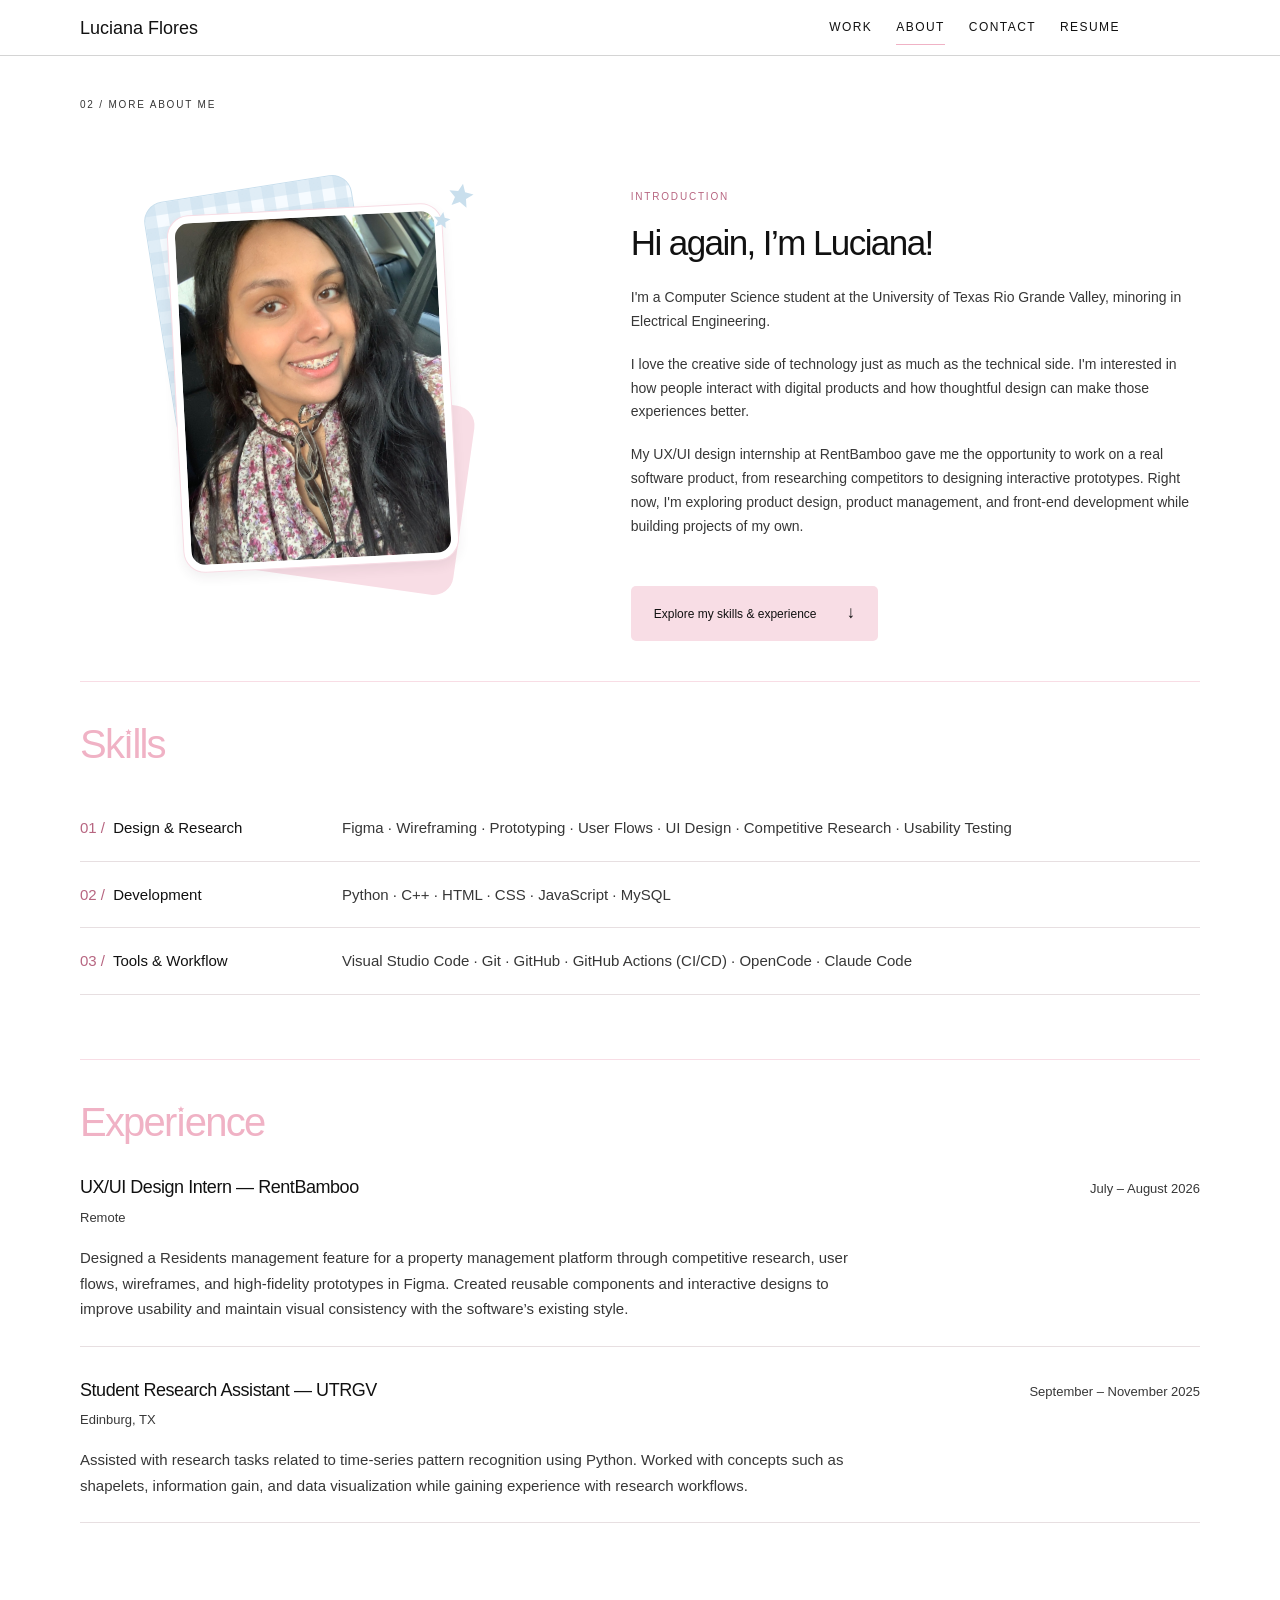
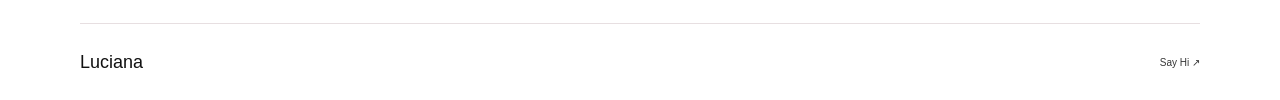
==== about.html @ e6b5b8f6 "Portfolio website" ====
<!doctype html>
<html lang="en">
  <head>
    <meta charset="utf-8" />
    <meta name="viewport" content="width=device-width, initial-scale=1" />
    <meta
      name="description"
      content="Meet Luciana Flores, a Computer Science student at the University of Texas Rio Grande Valley exploring product design, product management, and front-end development."
    />
    <meta name="theme-color" content="#ffffff" />
    <title>About | Luciana</title>
    <link rel="stylesheet" href="css/styles.css" />
    <script src="js/main.js" defer></script>
    <script src="js/glitter.js" defer></script>
  </head>
  <body>
    <a class="skip-link" href="#main">Skip to content</a>
    <header class="site-header">
      <a class="wordmark" href="index.html" aria-label="Luciana Flores home"
        >Luciana Flores</a
      ><button
        class="menu-toggle"
        type="button"
        aria-expanded="false"
        aria-controls="navigation"
      >
        Menu <span aria-hidden="true">+</span>
      </button>
      <nav id="navigation" aria-label="Main navigation">
        <a href="index.html#work">Work</a
        ><a href="about.html" aria-current="page">About</a
        ><a href="contact.html">Contact</a
        ><a class="resume-nav" href="Luciana%20Flores.pdf" target="_blank" rel="noopener"
          >Resume</a
        >
      </nav>
    </header>
    <main id="main" class="page-width interior-main">
      <header class="page-heading">
        <p class="eyebrow">02 / More about me</p>
      </header>
      <section class="about-grid" aria-labelledby="biography-title">
        <figure class="profile-scrapbook">
          <img
            class="profile-photo"
            src="me.jpg"
            alt="Luciana Flores smiling"
            width="1170"
            height="1519"
          />
          <span class="profile-doodles" aria-hidden="true">
            <svg viewBox="0 0 24 24" focusable="false"><path d="M12 2 15 8.9 22.5 9.6 16.8 14.5 18.5 21.8 12 18 5.5 21.8 7.2 14.5 1.5 9.6 9 8.9Z" /></svg>
            <svg viewBox="0 0 24 24" focusable="false"><path d="M12 2 15 8.9 22.5 9.6 16.8 14.5 18.5 21.8 12 18 5.5 21.8 7.2 14.5 1.5 9.6 9 8.9Z" /></svg>
          </span>
        </figure>
        <div class="about-copy">
          <p class="eyebrow">Introduction</p>
          <h2 id="biography-title">Hi again, I’m Luciana!</h2>
          <p>
            I'm a Computer Science student at the University of Texas Rio Grande
            Valley, minoring in Electrical Engineering.
          </p>
          <p>
            I love the creative side of technology just as much as the technical
            side. I'm interested in how people interact with digital products
            and how thoughtful design can make those experiences better.
          </p>
          <p>
            My UX/UI design internship at RentBamboo gave me the opportunity to
            work on a real software product, from researching competitors to
            designing interactive prototypes. Right now, I'm exploring product
            design, product management, and front-end development while building
            projects of my own.
          </p>
          <div class="about-actions">
            <a class="button button-primary" href="#skills"
              >Explore my skills &amp; experience
              <span aria-hidden="true">↓</span></a
            >
          </div>
        </div>
      </section>
      <section id="skills" class="about-details" aria-labelledby="skills-title">
        <h2 id="skills-title" class="name-accent" aria-label="Skills">Sk<span class="sparkle-letter sparkle-letter--star">ı</span>lls</h2>
        <dl class="skill-categories">
          <div>
            <dt>
              <span class="skill-number">01 /</span> Design &amp; Research
            </dt>
            <dd>
              Figma · Wireframing · Prototyping · User Flows · UI Design ·
              Competitive Research · Usability Testing
            </dd>
          </div>
          <div>
            <dt><span class="skill-number">02 /</span> Development</dt>
            <dd>Python · C++ · HTML · CSS · JavaScript · MySQL</dd>
          </div>
          <div>
            <dt><span class="skill-number">03 /</span> Tools &amp; Workflow</dt>
            <dd>
              Visual Studio Code · Git · GitHub · GitHub Actions (CI/CD) ·
              OpenCode · Claude Code
            </dd>
          </div>
        </dl>
      </section>
      <section class="about-details" aria-labelledby="experience-title">
        <h2 id="experience-title" class="name-accent" aria-label="Experience">Exper<span class="sparkle-letter sparkle-letter--star">ı</span>ence</h2>
        <article class="experience-entry">
          <div class="experience-heading">
            <div>
              <h3>UX/UI Design Intern — RentBamboo</h3>
              <p class="experience-location">Remote</p>
            </div>
            <p class="experience-date">
              <time datetime="2026-07">July</time> –
              <time datetime="2026-08">August 2026</time>
            </p>
          </div>
          <p>
            Designed a Residents management feature for a property management
            platform through competitive research, user flows, wireframes, and
            high-fidelity prototypes in Figma. Created reusable components and
            interactive designs to improve usability and maintain visual
            consistency with the software’s existing style.
          </p>
        </article>
        <article class="experience-entry">
          <div class="experience-heading">
            <div>
              <h3>Student Research Assistant — UTRGV</h3>
              <p class="experience-location">Edinburg, TX</p>
            </div>
            <p class="experience-date">
              <time datetime="2025-09">September</time> –
              <time datetime="2025-11">November 2025</time>
            </p>
          </div>
          <p>
            Assisted with research tasks related to time-series pattern
            recognition using Python. Worked with concepts such as shapelets,
            information gain, and data visualization while gaining experience
            with research workflows.
          </p>
        </article>
      </section>
    </main>
    <footer class="site-footer page-width">
      <a class="wordmark" href="index.html">Luciana</a>
      <a href="mailto:lucianarfloress@gmail.com"
        >Say Hi <span aria-hidden="true">↗</span></a
      >
    </footer>
  </body>
</html>
---- css/styles.css ----
@charset "UTF-8";

:root {
  color-scheme: light;
  --paper: #ffffff;
  --ink: #111111;
  --muted: #373737;
  --rose: #f0b2c5;
  --pink: #f8dde5;
  --pink-hover: #f0b2c5;
  --pink-text: #b76580;
  --line: #e7dfe1;
  --sans: -apple-system, BlinkMacSystemFont, "Segoe UI", sans-serif;
  --serif: "Arial", "Baskerville", "Palatino Linotype", "Book Antiqua", Georgia, serif;
  --width: 1120px;
  --gingham-blue: #c9dfed;
}

* {
  box-sizing: border-box;
}

html {
  scroll-behavior: smooth;
  scroll-padding-top: 96px;
}

body {
  margin: 0;
  background: var(--paper);
  color: var(--ink);
  font-family: var(--sans);
  font-size: 15px;
  line-height: 1.7;
  -webkit-font-smoothing: antialiased;
}

::selection {
  background: var(--pink);
  color: var(--ink);
}

a {
  color: inherit;
  text-decoration: none;
}

button {
  font: inherit;
}

button, a {
  -webkit-tap-highlight-color: transparent;
}

button:disabled {
  cursor: not-allowed;
}

:focus-visible {
  outline: 2px solid var(--rose);
  outline-offset: 6px;
  border-radius: 3px;
}

h1, h2, h3, p {
  margin: 0;
}

h1, h2 {
  font-family: var(--serif);
  font-weight: 400;
  line-height: 1.12;
  letter-spacing: -.045em;
}

h1 {
  font-size: clamp(48px, 5.5vw, 78px);
}

h2 {
  font-size: clamp(36px, 4vw, 50px);
}

h3 {
  font-size: 18px;
  font-weight: 500;
  letter-spacing: -.025em;
}

em {
  color: var(--rose);
  font-weight: 400;
  font-style: normal;
}

.page-width {
  width: min(var(--width), calc(100% - 112px));
  margin-inline: auto;
}

.skip-link {
  position: fixed;
  z-index: 60;
  top: 12px;
  left: 12px;
  padding: 10px 20px;
  background: var(--paper);
  border: 1px solid var(--rose);
  transform: translateY(-180%);
}

.skip-link:focus {
  transform: translateY(0);
}

.site-header {
  min-height: 56px;
  width: 100%;
  padding-left: max(56px, calc((100% - var(--width)) / 2));
  padding-right: max(56px, calc((100% - 960px) / 2));
  display: flex;
  align-items: center;
  justify-content: space-between;
  gap: 24px;
  border-bottom: 1px solid #d4d4d4;
  position: sticky;
  top: 0;
  z-index: 50;
  background: var(--paper);
}
.wordmark {
  font-family: var(--serif);
  font-size: 18px;
  font-weight: 400;
  line-height: 1;
  letter-spacing: 0;
}

.site-header nav {
  display: flex;
  align-items: center;
  gap: 24px;
  font-size: 12px;
  letter-spacing: .12em;
  text-transform: uppercase;
}

.site-header nav > a {
  padding: 9px 0;
  position: relative;
}

.site-header nav > a::after {
  content: "";
  position: absolute;
  left: 0;
  bottom: 2px;
  height: 1px;
  width: 100%;
  background: var(--rose);
  transform: scaleX(0);
  transform-origin: left;
  transition: transform .2s;
}

.site-header nav > a:hover::after, .site-header nav > a[aria-current]::after {
  transform: scaleX(1);
}

.resume-nav {
  background: transparent;
  color: inherit;
}

.menu-toggle {
  display: none;
}

.hero {
  min-height: 580px;
  position: relative;
  display: grid;
  grid-template-columns: minmax(0, 1fr);
  align-items: center;
  padding-block: 40px 120px;
}

.eyebrow {
  color: var(--muted);
  font-size: 10px;
  font-weight: 500;
  letter-spacing: .18em;
  text-transform: uppercase;
}

.hero .eyebrow {
  display: flex;
  align-items: center;
  gap: 10px;
  margin-bottom: 28px;
}

.hero-description {
  max-width: 380px;
  margin-block: 23px 30px;
  color: var(--muted);
  font-size: 14px;
  line-height: 1.9;
}

.name-accent {
  color: var(--rose);
}

.hero-editorial h1 {
  font-size: clamp(52px, 7.5vw, 104px);
  line-height: 1.15;
}

.hero-editorial .hero-description {
  max-width: 490px;
  font-size: 16px;
}

.hero-name {
  white-space: nowrap;
}

.sparkle-letter {
  position: relative;
  display: inline-block;
}

.name-sparkle,
.sparkle-letter--star::after {
  position: absolute;
  width: .16em;
  height: .16em;
  left: calc(50% + .02em);
  top: .16em;
  margin-left: -.08em;
  overflow: visible;
  fill: var(--rose);
  stroke: var(--rose);
  stroke-width: .7;
  stroke-linejoin: round;
  pointer-events: none;
}

.sparkle-letter--star::after {
  content: "";
  background: var(--rose);
  clip-path: polygon(50% 0, 64% 35%, 100% 38%, 73% 62%, 81% 100%, 50% 81%, 19% 100%, 27% 62%, 0 38%, 36% 35%);
}

@media (prefers-reduced-motion: no-preference) {
  .name-sparkle,
  .sparkle-letter--star::after {
    animation: name-sparkle-turn 8s linear infinite;
  }
  @keyframes name-sparkle-turn {
    to { transform: rotate(360deg); }
  }
}

.button {
  min-height: 48px;
  display: inline-flex;
  align-items: center;
  justify-content: center;
  gap: 30px;
  padding: 12px 22px;
  border-radius: 5px;
  font-size: 12px;
  font-weight: 500;
  border: 1px solid transparent;
  transition: background-color .2s, border-color .2s, color .2s, transform .15s;
}

.button span {
  font-size: 17px;
}

.button-primary {
  background: var(--pink);
  color: var(--ink);
}

.button-outline {
  background: transparent;
  border-color: var(--pink);
  color: var(--ink);
}

.button:is(:hover, :focus-visible):not(:disabled),
.menu-toggle:is(:hover, :focus-visible):not(:disabled) {
  background-color: var(--pink-hover);
  border-color: var(--pink-hover);
  color: var(--ink);
}

.menu-toggle {
  border-radius: 5px;
  cursor: pointer;
  transition: background-color .2s, color .2s;
}

.site-header nav > a {
  transition: color .2s;
}

.site-header nav > a:is(:hover, :focus-visible) {
  color: var(--pink-text);
}

.button:active:not(:disabled), .button.is-pressed {
  transform: scale(.97);
}

.button:disabled {
  color: var(--muted);
  border-color: var(--line);
}

.hero-scroll {
  position: absolute;
  bottom: 33px;
  left: 0;
  font-size: 10px;
  letter-spacing: .08em;
  color: var(--muted);
  display: flex;
  gap: 13px;
  align-items: center;
}

.hero-scroll span {
  font-size: 18px;
}

.work-section {
  padding-block: 55px 100px;
  border-top: 1px solid var(--line);
}

.section-heading {
  display: flex;
  justify-content: space-between;
  align-items: end;
  gap: 30px;
  margin-bottom: 42px;
}

.section-heading .eyebrow {
  margin-bottom: 15px;
}

.project-grid {
  display: grid;
  grid-template-columns: 1fr 1fr;
  gap: 46px 32px;
}

.project-card {
  display: block;
  border-radius: 8px;
}

.project-image {
  position: relative;
  aspect-ratio: 1.4;
  border-radius: 8px;
  border: 1px solid #e5dadd;
  display: grid;
  place-items: center;
  overflow: hidden;
  transition: border-color .3s;
}

.project-image-rose {
  background: #f1e3e7;
}

.project-image-silver {
  background: #eceeef;
  border-color: #dfe1e3;
}

.image-index {
  position: absolute;
  left: 22px;
  top: 18px;
  font-family: var(--serif);
  font-style: normal;
  color: var(--muted);
  font-size: 14px;
}

.image-placeholder {
  display: flex;
  flex-direction: column;
  align-items: center;
  justify-content: center;
  gap: 14px;
  font-size: 10px;
  color: var(--muted);
  letter-spacing: .045em;
  text-align: center;
}

.project-image .image-placeholder {
  width: 62%;
  height: 59%;
  border: 1px solid #ffffffa6;
  border-radius: 5px;
  transition: transform .35s;
}

.placeholder-cross {
  position: relative;
  width: 24px;
  height: 24px;
  display: block;
}

.placeholder-cross::before, .placeholder-cross::after {
  content: "";
  position: absolute;
  background: #a88c99;
}

.placeholder-cross::before {
  width: 1px;
  height: 100%;
  left: 50%;
  top: 0;
}

.placeholder-cross::after {
  height: 1px;
  width: 100%;
  top: 50%;
  left: 0;
}

.card-open {
  position: absolute;
  right: 18px;
  bottom: 18px;
  width: 31px;
  height: 31px;
  display: grid;
  place-items: center;
  border: 1px solid #ffffffb3;
  border-radius: 50%;
  color: #70616a;
  transition: background .2s, transform .2s;
}

.project-card:hover .project-image {
  border-color: var(--pink);
}

.project-card:hover .image-placeholder {
  transform: scale(1.035);
}

.project-card:hover .card-open {
  background: var(--paper);
  transform: rotate(8deg);
}

.project-meta {
  display: flex;
  justify-content: space-between;
  align-items: center;
  gap: 15px;
  margin-top: 18px;
}

.project-category {
  color: var(--muted);
  font-size: 10px;
}

.project-card > p {
  margin-top: 5px;
  font-size: 12px;
  color: var(--muted);
}

.contact-strip {
  border-top: 1px solid var(--line);
  padding-block: 62px 70px;
  display: flex;
  align-items: center;
  justify-content: space-between;
  gap: 30px;
}

.contact-strip .eyebrow {
  margin-bottom: 15px;
}

.site-footer {
  display: flex;
  align-items: center;
  justify-content: space-between;
  gap: 25px;
  padding-block: 29px;
  border-top: 1px solid var(--line);
}

.site-footer > a:last-child {
  font-size: 10px;
  color: var(--muted);
}

.site-footer > a:last-child:hover {
  color: var(--rose);
}

.interior-main {
  padding-top: 40px;
  padding-bottom: 100px;
  min-height: calc(100svh - 188px);
}

.page-heading {
  margin-bottom: 60px;
}

.page-heading .eyebrow {
  margin-bottom: 22px;
}

.page-heading > p:not(.eyebrow) {
  color: var(--muted);
  margin-top: 23px;
}

.about-grid {
  display: grid;
  grid-template-columns: .9fr 1.1fr;
  gap: 85px;
  align-items: start;
}

.profile-scrapbook {
  position: relative;
  isolation: isolate;
  width: min(100%, 320px);
  margin: 8px auto 0;
  padding: 28px 22px 28px;
}

.profile-scrapbook::before,
.profile-scrapbook::after {
  content: "";
  position: absolute;
  z-index: -1;
  border-radius: 20px;
  pointer-events: none;
}

.profile-scrapbook::before {
  top: 6px;
  left: 6px;
  width: 65%;
  height: 58%;
  background-color: #f6fbff;
  background-image:
    linear-gradient(90deg, #c9dfed80 50%, transparent 50%),
    linear-gradient(#c9dfed80 50%, transparent 50%);
  background-size: 24px 24px;
  border: 1px solid var(--gingham-blue);
  transform: rotate(-9deg);
}

.profile-scrapbook::after {
  bottom: 14px;
  right: 8px;
  width: 74%;
  height: 46%;
  background: var(--pink);
  transform: rotate(8deg);
}

.profile-scrapbook .profile-photo {
  display: block;
  width: 100%;
  height: auto;
  aspect-ratio: 1170 / 1519;
  object-fit: cover;
  border: 1px solid var(--pink);
  border-radius: 22px;
  padding: 7px;
  background: var(--paper);
  box-shadow: 0 5px 12px #38313912;
  transform: rotate(-3deg);
}

.profile-doodles {
  position: absolute;
  top: 0;
  right: 0;
  fill: var(--gingham-blue);
  transform: rotate(10deg);
}

.profile-doodles svg {
  display: block;
  width: 28px;
  height: 28px;
}

.profile-doodles svg + svg {
  width: 19px;
  height: 19px;
  margin: 4px 0 0 -10px;
}

@media (prefers-reduced-motion: no-preference) {
  .profile-doodles svg {
    animation: name-sparkle-turn 8s linear infinite;
  }
}

.about-copy {
  padding-top: 15px;
}

.about-actions {
  display: flex;
  margin-top: 48px;
}

#skills {
  margin-top: 40px;
}

.about-details {
  margin-top: 64px;
  padding-top: 40px;
  border-top: 1px solid var(--pink);
}

.about-details > h2 {
  font-size: clamp(30px, 4vw, 40px);
  margin-bottom: 28px;
}

.skill-categories {
  margin: 0;
}

.skill-categories > div {
  display: grid;
  grid-template-columns: minmax(0, 230px) minmax(0, 1fr);
  gap: 12px 32px;
  padding-block: 20px;
  border-bottom: 1px solid var(--line);
}

.skill-categories dt {
  font-weight: 500;
}

.skill-number {
  color: var(--pink-text);
  margin-right: 4px;
}

.experience-entry {
  padding-bottom: 24px;
  border-bottom: 1px solid var(--line);
}

.experience-entry + .experience-entry {
  margin-top: 28px;
}

.experience-location {
  margin-top: 4px;
  font-size: 13px;
  color: var(--muted);
}

.skill-categories dd {
  margin: 0;
  color: var(--muted);
}

.experience-heading {
  display: flex;
  justify-content: space-between;
  align-items: baseline;
  flex-wrap: wrap;
  gap: 8px 24px;
  margin-bottom: 16px;
}

.experience-date {
  font-size: 13px;
  color: var(--muted);
}

.experience-entry > p {
  max-width: 780px;
  color: var(--muted);
}

.about-copy > .eyebrow {
  color: var(--pink-text);
}

.about-copy h2 {
  margin-block: 18px 24px;
  font-size: 35px;
}

.about-copy > p:not(.eyebrow) {
  font-size: 14px;
  color: var(--muted);
  margin-bottom: 19px;
}

.contact-main {
  max-width: 900px;
  text-align: center;
  padding-top: 48px;
  padding-bottom: 48px;
}

.contact-heading {
  margin-bottom: 60px;
}

.contact-heading h1 {
  display: flex;
  align-items: center;
  justify-content: center;
  gap: clamp(12px, 2vw, 24px);
  font-size: clamp(48px, 6vw, 78px);
  letter-spacing: -.05em;
}

.contact-heading > p {
  max-width: 580px;
  margin-inline: auto;
  font-size: clamp(16px, 1.8vw, 20px);
  line-height: 1.55;
  text-wrap: balance;
}

.contact-star {
  flex-shrink: 0;
  width: .55em;
  height: .55em;
}

.contact-star-blue {
  fill: var(--gingham-blue);
  transform: rotate(-12deg);
}

.contact-star-pink {
  width: .35em;
  height: .35em;
  fill: var(--pink);
  transform: rotate(12deg);
}

@media (prefers-reduced-motion: no-preference) {
  .contact-star {
    animation: contact-star-spin 8s linear infinite;
  }
  .contact-star-pink {
    animation-direction: reverse;
  }
  @keyframes contact-star-spin {
    to { rotate: 360deg; }
  }
}

.contact-stationery {
  position: relative;
  isolation: isolate;
  width: min(100%, 540px);
  margin-inline: auto;
}

.contact-stationery::before {
  content: "";
  position: absolute;
  z-index: -1;
  inset: 18px 24px -18px -18px;
  border: 1px solid var(--pink);
  border-radius: 22px;
  background-color: var(--pink);
  background-image:
    linear-gradient(#ffffffa6 1px, transparent 1px),
    linear-gradient(90deg, #ffffffa6 1px, transparent 1px);
  background-size: 20px 20px;
  transform: rotate(-7deg);
}

.contact-stationery::after {
  content: "";
  position: absolute;
  top: -19px;
  left: 50%;
  width: 150px;
  height: 38px;
  background-color: #f6fbff;
  background-image:
    linear-gradient(90deg, #c9dfed80 50%, transparent 50%),
    linear-gradient(#c9dfed80 50%, transparent 50%);
  background-size: 14px 14px;
  border: 1px solid var(--gingham-blue);
  transform: translateX(-50%) rotate(1deg);
  box-shadow: 0 2px 3px #3831390a;
  pointer-events: none;
}

.contact-links {
  padding: 30px 40px;
  border: 1px solid var(--pink);
  border-radius: 26px;
  background: color-mix(in srgb, var(--pink) 24%, var(--paper));
  box-shadow: 0 8px 20px #38313912;
  text-align: left;
}

.contact-links a {
  position: relative;
  display: grid;
  grid-template-columns: 40px minmax(0, 1fr) 24px;
  gap: 2px 18px;
  align-items: center;
  padding: 20px 8px;
  border-radius: 6px;
  transition: background-color .2s;
}

.contact-links a + a {
  border-top: 1px solid var(--line);
}

.contact-icon {
  display: grid;
  place-items: center;
  grid-row: 1 / 3;
  width: 40px;
  height: 40px;
  color: var(--ink);
}

.contact-icon svg {
  width: 32px;
  height: 32px;
}

.contact-type {
  font-size: 18px;
  font-weight: 500;
  color: var(--ink);
}

.contact-value {
  grid-column: 2;
  font-size: 13px;
  color: var(--muted);
  overflow-wrap: anywhere;
  max-width: 100%;
}

.contact-arrow {
  grid-column: 3;
  grid-row: 1 / 3;
  font-size: 24px;
  transition: transform .2s;
}

.contact-links a:is(:hover, :focus-visible) {
  background-color: var(--pink-hover);
}

.contact-links a:hover .contact-arrow {
  transform: translate(3px, -3px);
}

.contact-hello {
  margin-top: 52px;
  padding-inline: 34px;
  border-radius: 999px;
  font-size: 16px;
}

.back-link {
  color: var(--muted);
  font-size: 12px;
  display: inline-flex;
  gap: 12px;
  margin-bottom: 45px;
}

.case-heading {
  margin-bottom: 40px;
}

.case-heading h1 {
  font-size: clamp(43px, 5vw, 68px);
}

.case-meta {
  margin-top: 30px;
  display: flex;
  flex-wrap: wrap;
  gap: 12px 30px;
  color: var(--muted);
  font-size: 11px;
}

.case-cover {
  aspect-ratio: 2.3;
  border: 1px solid var(--line);
  border-radius: 8px;
  background: #f0e6e8;
}

.case-layout {
  display: grid;
  grid-template-columns: 230px 1fr;
  gap: 80px;
  margin-top: 80px;
}

.case-nav {
  align-self: start;
  position: sticky;
  top: 35px;
  display: flex;
  flex-direction: column;
  gap: 12px;
}

.case-nav .eyebrow {
  margin-bottom: 10px;
}

.case-nav a {
  color: var(--muted);
  font-size: 11px;
}

.case-nav a:hover {
  color: var(--rose);
  text-decoration: underline;
  text-underline-offset: 5px;
}

.case-content section {
  padding-bottom: 44px;
  margin-bottom: 40px;
  border-bottom: 1px solid var(--line);
  scroll-margin-top: 40px;
}

.case-content h2 {
  font-size: 34px;
  margin-block: 15px 22px;
}

.case-content section > p:not(.eyebrow) {
  font-size: 14px;
  color: var(--muted);
}

.case-image {
  min-height: 240px;
  background: #f0ecee;
  border: 1px solid var(--line);
  border-radius: 6px;
  margin-top: 30px;
  padding: 20px;
}

.case-end {
  display: flex;
  justify-content: center;
  margin-top: 30px;
}

.glitter-canvas {
  position: fixed;
  inset: 0;
  width: 100%;
  height: 100%;
  pointer-events: none;
  z-index: 100;
}

@media (prefers-reduced-motion: no-preference) {
  .site-header {
    animation: drop-down .5s ease-out both;
  }
  @keyframes drop-down {
    from {
      opacity: 0;
      transform: translateY(-20px);
    }
    to {
      opacity: 1;
      transform: translateY(0);
    }
  }
  .hero-content, .page-heading {
    animation: arrive .65s ease-out both;
  }
  @keyframes arrive {
    from {
      opacity: 0;
      transform: translateY(12px);
    }
    to {
      opacity: 1;
      transform: translateY(0);
    }
  }
}

@media (min-width: 1600px) {
  .hero {
    min-height: 660px;
  }
}

@media (max-width: 1000px) {
  .page-width {
    width: calc(100% - 72px);
  }
  .site-header {
    padding-inline: 36px;
  }
  .hero {
    min-height: 530px;
  }
  .about-grid {
    gap: 45px;
  }
  .case-layout {
    gap: 40px;
    grid-template-columns: 190px 1fr;
  }
}

@media (max-width: 720px) {
  .skill-categories > div {
    grid-template-columns: 1fr;
    gap: 8px;
  }
  .about-details {
    margin-top: 40px;
    padding-top: 28px;
  }
  .page-width {
    width: calc(100% - 40px);
  }
  .site-header {
    min-height: 56px;
    padding-inline: 20px;
    flex-wrap: wrap;
    gap: 0;
  }
  .site-header nav {
    width: 100%;
    gap: 20px;
    padding-block: 12px 20px;
    flex-wrap: wrap;
  }
  .site-header nav .resume-nav {
    margin-left: auto;
  }
  .nav-ready .menu-toggle {
    display: flex;
    align-items: center;
    gap: 14px;
    padding: 10px 0 10px 15px;
    border: 0;
    background: transparent;
    font-size: 12px;
    color: var(--ink);
  }
  .menu-toggle span {
    font-size: 21px;
    font-weight: 300;
  }
  .nav-ready .site-header nav {
    position: absolute;
    top: 100%;
    left: 0;
    flex-direction: column;
    align-items: stretch;
    flex-wrap: nowrap;
    gap: 8px;
    padding: 0 20px;
    max-height: 0;
    overflow: hidden;
    visibility: hidden;
    opacity: 0;
    transform: translateY(-8px);
    background: var(--paper);
    transition: max-height .3s ease, padding .3s ease, opacity .2s ease, transform .3s ease, visibility .3s;
  }
  .nav-ready .site-header nav.is-open {
    max-height: 320px;
    padding-block: 16px 24px;
    visibility: visible;
    opacity: 1;
    transform: translateY(0);
    border-bottom: 1px solid #d4d4d4;
  }
  .nav-ready .site-header nav .resume-nav {
    margin-left: 0;
  }
  .hero {
    padding-block: 32px 85px;
  }
  .hero h1 {
    font-size: clamp(46px, 9.5vw, 65px);
  }
  .hero .eyebrow {
    margin-bottom: 24px;
    font-size: 9px;
  }
  .hero-description {
    max-width: 420px;
  }
  .hero-scroll {
    bottom: 25px;
  }
  .work-section {
    padding-block: 40px 60px;
  }
  .section-heading {
    align-items: start;
    margin-bottom: 28px;
  }
  .project-grid {
    grid-template-columns: 1fr;
    gap: 35px;
  }
  .project-image {
    aspect-ratio: 1.35;
  }
  .project-meta h3 {
    font-size: 17px;
  }
  .contact-strip {
    padding-block: 40px;
    align-items: start;
    flex-direction: column;
    gap: 25px;
  }
  .site-footer {
    flex-wrap: wrap;
    gap: 16px;
    padding-block: 25px;
  }
  .site-footer > a:last-child {
    margin-left: auto;
  }
  .interior-main {
    padding-top: 32px;
    padding-bottom: 65px;
  }
  .page-heading {
    margin-bottom: 40px;
  }
  .about-grid {
    grid-template-columns: 1fr;
    gap: 35px;
  }
  .contact-main {
    width: calc(100% - 56px);
    padding-top: 40px;
  }
  .contact-heading {
    margin-bottom: 48px;
  }
  .contact-heading h1 {
    font-size: clamp(38px, 8vw, 56px);
    gap: 10px;
  }
  .contact-links {
    padding: 24px 14px;
    border-radius: 20px;
  }
  .contact-links a {
    grid-template-columns: 30px minmax(0, 1fr) 18px;
    column-gap: 10px;
    padding-inline: 4px;
  }
  .contact-icon {
    width: 30px;
    height: 30px;
  }
  .contact-icon svg {
    width: 28px;
    height: 28px;
  }
  .contact-value {
    font-size: 12px;
  }
  .contact-stationery::before {
    left: -8px;
  }
  .case-cover {
    aspect-ratio: 1.5;
    padding: 20px;
  }
  .case-layout {
    grid-template-columns: 1fr;
    gap: 45px;
    margin-top: 40px;
  }
  .case-nav {
    position: static;
    display: grid;
    grid-template-columns: 1fr 1fr;
    gap: 12px;
    padding-bottom: 30px;
    border-bottom: 1px solid var(--line);
  }
  .case-nav .eyebrow {
    grid-column: 1 / -1;
  }
  .case-content h2 {
    font-size: 31px;
  }
  .case-content section {
    margin-bottom: 30px;
    padding-bottom: 30px;
  }
}

@media (prefers-reduced-motion: reduce) {
  html {
    scroll-behavior: auto;
  }
  *, *::before, *::after {
    animation: none !important;
    transition: none !important;
  }
  .button:active:not(:disabled), .button.is-pressed, .project-card:hover .image-placeholder, .project-card:hover .card-open, .contact-links a:hover .contact-arrow {
    transform: none;
  }
}
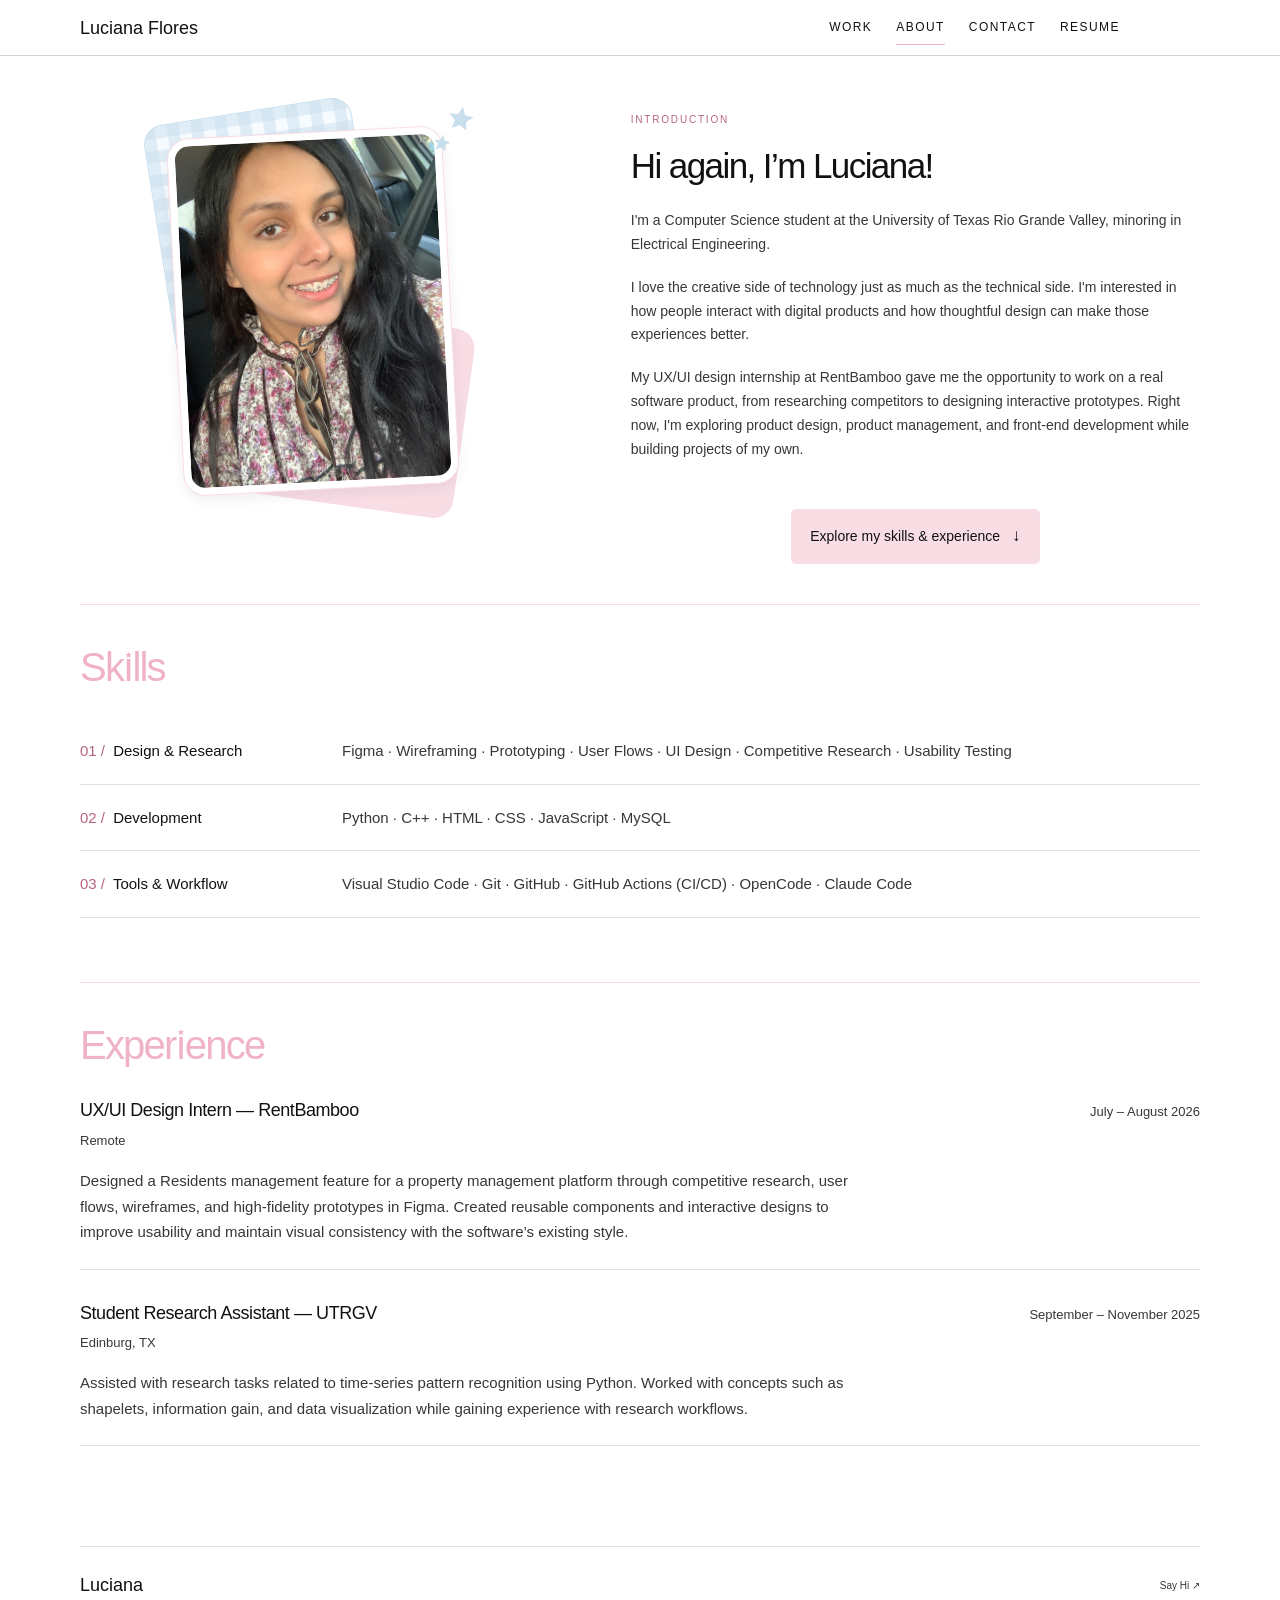
==== commit ae4bb62b: "Update portfolio" ====
--- a/about.html
+++ b/about.html
@@ -30,15 +30,16 @@
         <a href="index.html#work">Work</a
         ><a href="about.html" aria-current="page">About</a
         ><a href="contact.html">Contact</a
-        ><a class="resume-nav" href="Luciana%20Flores.pdf" target="_blank" rel="noopener"
+        ><a
+          class="resume-nav"
+          href="Luciana%20Flores.pdf"
+          target="_blank"
+          rel="noopener"
           >Resume</a
         >
       </nav>
     </header>
     <main id="main" class="page-width interior-main">
-      <header class="page-heading">
-        <p class="eyebrow">02 / More about me</p>
-      </header>
       <section class="about-grid" aria-labelledby="biography-title">
         <figure class="profile-scrapbook">
           <img
@@ -49,8 +50,16 @@
             height="1519"
           />
           <span class="profile-doodles" aria-hidden="true">
-            <svg viewBox="0 0 24 24" focusable="false"><path d="M12 2 15 8.9 22.5 9.6 16.8 14.5 18.5 21.8 12 18 5.5 21.8 7.2 14.5 1.5 9.6 9 8.9Z" /></svg>
-            <svg viewBox="0 0 24 24" focusable="false"><path d="M12 2 15 8.9 22.5 9.6 16.8 14.5 18.5 21.8 12 18 5.5 21.8 7.2 14.5 1.5 9.6 9 8.9Z" /></svg>
+            <svg viewBox="0 0 24 24" focusable="false">
+              <path
+                d="M12 2 15 8.9 22.5 9.6 16.8 14.5 18.5 21.8 12 18 5.5 21.8 7.2 14.5 1.5 9.6 9 8.9Z"
+              />
+            </svg>
+            <svg viewBox="0 0 24 24" focusable="false">
+              <path
+                d="M12 2 15 8.9 22.5 9.6 16.8 14.5 18.5 21.8 12 18 5.5 21.8 7.2 14.5 1.5 9.6 9 8.9Z"
+              />
+            </svg>
           </span>
         </figure>
         <div class="about-copy">
@@ -81,7 +90,9 @@
         </div>
       </section>
       <section id="skills" class="about-details" aria-labelledby="skills-title">
-        <h2 id="skills-title" class="name-accent" aria-label="Skills">Sk<span class="sparkle-letter sparkle-letter--star">ı</span>lls</h2>
+        <h2 id="skills-title" class="name-accent" aria-label="Skills">
+          Sk<span class="sparkle-letter sparkle-letter--star">ı</span>lls
+        </h2>
         <dl class="skill-categories">
           <div>
             <dt>
@@ -106,7 +117,9 @@
         </dl>
       </section>
       <section class="about-details" aria-labelledby="experience-title">
-        <h2 id="experience-title" class="name-accent" aria-label="Experience">Exper<span class="sparkle-letter sparkle-letter--star">ı</span>ence</h2>
+        <h2 id="experience-title" class="name-accent" aria-label="Experience">
+          Exper<span class="sparkle-letter sparkle-letter--star">ı</span>ence
+        </h2>
         <article class="experience-entry">
           <div class="experience-heading">
             <div>
--- a/css/styles.css
+++ b/css/styles.css
@@ -227,6 +227,41 @@
   white-space: nowrap;
 }
 
+.hero.hero-centered {
+  min-height: 0;
+  padding-block: clamp(48px, 6vw, 76px) clamp(64px, 8vw, 100px);
+  text-align: center;
+}
+
+.hero-centered .hero-roles {
+  margin-bottom: 28px;
+  color: var(--muted);
+  font-size: clamp(10px, 1.2vw, 13px);
+  letter-spacing: .08em;
+  text-transform: uppercase;
+  text-wrap: balance;
+}
+
+.hero.hero-centered h1 {
+  font-size: clamp(40px, 5vw, 64px);
+}
+
+.hero-centered .hero-description {
+  max-width: 960px;
+  margin: 28px auto 0;
+  font-size: clamp(16px, 1.8vw, 20px);
+  line-height: 1.7;
+  text-wrap: balance;
+}
+
+.hero-centered .hero-intro {
+  margin-top: 16px;
+}
+
+.hero-centered .button {
+  margin-top: 30px;
+}
+
 .sparkle-letter {
   position: relative;
   display: inline-block;
@@ -269,10 +304,10 @@
   display: inline-flex;
   align-items: center;
   justify-content: center;
-  gap: 30px;
-  padding: 12px 22px;
+  gap: 12px;
+  padding: 12px 18px;
   border-radius: 5px;
-  font-size: 12px;
+  font-size: 14px;
   font-weight: 500;
   border: 1px solid transparent;
   transition: background-color .2s, border-color .2s, color .2s, transform .15s;
@@ -356,6 +391,11 @@
   margin-bottom: 15px;
 }
 
+.section-heading-centered {
+  justify-content: center;
+  text-align: center;
+}
+
 .project-grid {
   display: grid;
   grid-template-columns: 1fr 1fr;
@@ -365,6 +405,30 @@
 .project-card {
   display: block;
   border-radius: 8px;
+}
+
+.project-visual {
+  position: relative;
+}
+
+.project-card-featured .project-image {
+  aspect-ratio: auto;
+}
+
+.project-thumbnail {
+  position: absolute;
+  inset: 0;
+  display: block;
+  width: 100%;
+  height: 100%;
+  object-fit: contain;
+}
+
+.image-index-badge {
+  padding: 2px 8px;
+  border-radius: 4px;
+  background: var(--paper);
+  color: var(--ink);
 }
 
 .project-image {
@@ -378,8 +442,142 @@
   transition: border-color .3s;
 }
 
-.project-image-rose {
-  background: #f1e3e7;
+.project-image-wing-snob {
+  background: #fff9ef;
+  border-color: #eee5da;
+  transition: border-color .3s, box-shadow .3s, transform .3s;
+}
+
+.project-scrapbook {
+  isolation: isolate;
+  padding: 30px 12px 16px;
+}
+
+.project-scrapbook::before {
+  content: "";
+  position: absolute;
+  z-index: -1;
+  inset: 58px 5px 5px;
+  border: 1px solid #eed4dc;
+  border-radius: 22px;
+  background: var(--pink);
+  transform: rotate(-1.5deg);
+  box-shadow: 0 4px 10px rgb(80 55 45 / 6%);
+}
+
+.scrapbook-note {
+  position: absolute;
+  z-index: -1;
+  top: 12px;
+  left: 20px;
+  width: 32%;
+  height: 110px;
+  border: 1px solid var(--line);
+  background: repeating-linear-gradient(to bottom, #fffafa 0 16px, var(--pink) 16px 17px);
+  transform: rotate(-8deg);
+}
+
+.scrapbook-tape {
+  position: absolute;
+  z-index: 2;
+  top: 16px;
+  left: 42%;
+  width: 25%;
+  height: 30px;
+  background: repeating-linear-gradient(35deg, #f0b2c580 0 3px, #f8dde5d9 3px 6px);
+  border-inline: 2px dashed #ffffff80;
+  transform: rotate(-5deg);
+  box-shadow: 0 2px 3px rgb(80 55 45 / 5%);
+}
+
+.project-scrapbook .project-image {
+  display: block;
+  padding: 58px 14px 16px;
+  border-radius: 12px 20px 18px 24px;
+  box-shadow: 0 3px 10px rgb(80 55 45 / 5%);
+}
+
+.project-scrapbook .project-thumbnail {
+  position: static;
+  height: auto;
+  border-radius: 4px;
+  mix-blend-mode: multiply;
+}
+
+.scrapbook-sticker {
+  position: absolute;
+  top: 12px;
+  right: 18px;
+  width: 24px;
+  height: 24px;
+  fill: var(--gingham-blue);
+  transform: rotate(12deg);
+  filter: drop-shadow(0 1px 1px rgb(80 55 45 / 12%));
+}
+
+.scrapbook-sticker--pink {
+  top: auto;
+  right: auto;
+  bottom: 22px;
+  left: 24px;
+  fill: var(--rose);
+  width: 22px;
+  height: 22px;
+}
+
+.scrapbook-sticker--small {
+  top: 24px;
+  right: 52px;
+  width: 16px;
+  height: 16px;
+}
+
+@media (prefers-reduced-motion: no-preference) {
+  .scrapbook-sticker {
+    animation: name-sparkle-turn 8s linear infinite;
+    transform-origin: center;
+  }
+  .scrapbook-sticker--pink {
+    animation-duration: 10s;
+    animation-direction: reverse;
+  }
+  .scrapbook-sticker--small {
+    animation-delay: -3s;
+  }
+}
+
+.scrapbook-labels {
+  display: flex;
+  justify-content: flex-end;
+  align-items: center;
+  margin: 18px 6px 0;
+  font-family: var(--serif);
+}
+
+.scrapbook-number {
+  padding: 0 12px;
+  background: var(--pink);
+  font-size: 24px;
+  transform: rotate(-3deg);
+}
+
+.scrapbook-caption {
+  position: absolute;
+  top: 14px;
+  left: 20px;
+  padding: 3px 12px;
+  border: 1px solid #eee5da;
+  background: #fffdf7;
+  font-size: 18px;
+  font-style: italic;
+  transform: rotate(-5deg);
+  box-shadow: 0 2px 4px rgb(80 55 45 / 6%);
+}
+
+.scrapbook-caption span {
+  margin-left: 6px;
+  font-size: 14px;
+  font-style: normal;
 }
 
 .project-image-silver {
@@ -462,6 +660,12 @@
   border-color: var(--pink);
 }
 
+.project-card-featured:is(:hover, :focus-visible) .project-image {
+  border-color: #d4cecb;
+  box-shadow: 0 3px 12px rgb(0 0 0 / 4%);
+  transform: translateY(-1px);
+}
+
 .project-card:hover .image-placeholder {
   transform: scale(1.035);
 }
@@ -633,6 +837,7 @@
 
 .about-actions {
   display: flex;
+  justify-content: center;
   margin-top: 48px;
 }
 
@@ -906,21 +1111,132 @@
   margin-bottom: 45px;
 }
 
-.case-heading {
-  margin-bottom: 40px;
+.interior-main.case-main {
+  padding-top: 20px;
+}
+
+.wing-snob-project {
+  --rose: #c5100f;
+  --pink: #c5100f;
+  --pink-text: #c5100f;
+  --pink-hover: #a10d0c;
+  --line: #e6e2e2;
+  --sidebar-divider: #f3c9d4;
+}
+
+.wing-snob-project .case-heading h1 {
+  font-size: clamp(40px, 4.5vw, 60px);
+  line-height: 1.1;
+  text-wrap: initial;
+}
+
+.wing-snob-project .case-title-subtitle {
+  margin-top: 12px;
+  font-size: .65em;
+  line-height: 1.2;
+}
+
+.wing-snob-project .case-heading > #project-summary {
+  max-width: 1000px;
+  margin-top: 20px;
+  font-size: clamp(16px, 1.5vw, 19px);
+  line-height: 1.55;
+}
+
+.wing-snob-project .page-heading.case-heading {
+  margin-bottom: 24px;
+}
+
+.wing-snob-project .case-cover.case-cover-featured {
+  width: 100%;
+  aspect-ratio: 2172 / 724;
+  padding: 0;
+  border: 0;
+  border-radius: 20px;
+  background: var(--paper);
+}
+
+.wing-snob-project .case-meta {
+  margin-top: 20px;
+}
+
+.wing-snob-project .case-layout {
+  grid-template-columns: 240px minmax(0, 1fr);
+  gap: 40px;
+}
+
+.wing-snob-project .case-content {
+  padding-left: 40px;
+  border-left: 1px solid var(--sidebar-divider);
+}
+
+.wing-snob-project .case-nav > .eyebrow,
+.wing-snob-project .case-content section > .eyebrow {
+  color: var(--rose);
+  font-weight: 500;
+}
+
+.wing-snob-project .case-media {
+  background: #fafafa;
+}
+
+.wing-snob-project::selection,
+.wing-snob-project ::selection {
+  background: #c5100f;
+  color: #ffffff;
+}
+
+.wing-snob-project .button:is(:hover, :focus-visible) {
+  color: #ffffff;
+}
+
+.wing-snob-project .case-end .button {
+  background-color: #c5100f;
+  border-color: #c5100f;
+  color: #ffffff;
+}
+
+.wing-snob-project .case-end .button:is(:hover, :focus-visible) {
+  background-color: var(--pink-hover);
+  border-color: var(--pink-hover);
+}
+
+.case-main .back-link {
+  margin-bottom: 16px;
+}
+
+.page-heading.case-heading {
+  margin-bottom: 20px;
 }
 
 .case-heading h1 {
-  font-size: clamp(43px, 5vw, 68px);
+  font-size: clamp(30px, 3.4vw, 48px);
+  text-wrap: balance;
+}
+
+.case-title-subtitle {
+  display: block;
+  font-size: 0.65em;
+}
+
+.case-heading > #project-summary {
+  max-width: 850px;
+  margin-top: 12px;
+  font-size: 14px;
 }
 
 .case-meta {
-  margin-top: 30px;
+  margin-top: 16px;
   display: flex;
   flex-wrap: wrap;
   gap: 12px 30px;
   color: var(--muted);
   font-size: 11px;
+}
+
+.case-meta-label {
+  color: var(--ink);
+  font-weight: 500;
 }
 
 .case-cover {
@@ -930,20 +1246,431 @@
   background: #f0e6e8;
 }
 
+.case-cover.case-cover-featured {
+  width: min(100%, 80svh, 780px);
+  margin-inline: auto;
+  aspect-ratio: 1672 / 941;
+  overflow: hidden;
+  background: #fcf7f8;
+}
+
+.case-media {
+  position: relative;
+  display: grid;
+  place-items: center;
+  width: 100%;
+  min-width: 0;
+  aspect-ratio: 16 / 9;
+  margin-top: 24px;
+  padding: clamp(16px, 3vw, 24px);
+  border: 1px solid var(--line);
+  border-radius: 8px;
+  background: #fcf7f8;
+  color: var(--muted);
+  font-size: 12px;
+  line-height: 1.6;
+  text-align: center;
+  overflow: hidden;
+}
+
+.case-cover.case-media {
+  margin-top: 0;
+}
+
+.case-media > span {
+  max-width: 100%;
+  overflow-wrap: anywhere;
+}
+
+.case-media > img {
+  position: absolute;
+  inset: 0;
+  width: 100%;
+  height: 100%;
+  object-fit: contain;
+}
+
+.case-media-portrait {
+  width: min(100%, 240px);
+  aspect-ratio: 9 / 19.5;
+  margin-inline: auto;
+  border-radius: 20px;
+}
+
+.case-media-grid,
+.case-screen-grid {
+  display: grid;
+  grid-template-columns: repeat(2, minmax(0, 1fr));
+  gap: 24px;
+  margin-top: 24px;
+}
+
+.case-screen-grid {
+  grid-template-columns: repeat(3, minmax(0, 1fr));
+}
+
+.analysis-card {
+  --analysis-green: #006b32;
+  position: relative;
+  container-type: inline-size;
+  width: 100%;
+  min-width: 0;
+  min-height: 210px;
+  aspect-ratio: 1.72;
+  padding: 20px;
+  border: 1px solid #dce9e1;
+  border-radius: 18px;
+  background: linear-gradient(135deg, #edf6f0, #dfefe6);
+  color: #111111;
+  overflow: hidden;
+  box-shadow: 0 5px 14px #143b2210;
+}
+
+.analysis-card-starbucks {
+  --analysis-green: #006241;
+  background: linear-gradient(130deg, #00764d, #005537);
+  border-color: #086b49;
+  color: #ffffff;
+}
+
+.analysis-copy {
+  position: relative;
+  z-index: 2;
+  display: flex;
+  flex-direction: column;
+  align-items: flex-start;
+  justify-content: center;
+  width: 47%;
+  height: 100%;
+}
+
+.analysis-brand {
+  display: flex;
+  align-items: center;
+  gap: 5px;
+  min-height: 28px;
+  margin-bottom: 14px;
+  color: var(--analysis-green);
+}
+
+.analysis-brand-wingstop svg {
+  width: clamp(70px, 28cqi, 120px);
+}
+
+.analysis-brand-starbucks {
+  color: #ffffff;
+  font-size: clamp(8px, 2.5cqi, 12px);
+  font-weight: 700;
+  letter-spacing: .04em;
+}
+
+.analysis-brand-starbucks svg {
+  width: clamp(22px, 8cqi, 34px);
+  flex-shrink: 0;
+}
+
+.analysis-copy h4 {
+  margin: 0;
+  font-size: clamp(18px, 6cqi, 28px);
+  line-height: 1.15;
+  letter-spacing: -.035em;
+}
+
+.analysis-copy .analysis-subtitle {
+  margin: 8px 0 18px;
+  font-size: clamp(11px, 3.7cqi, 17px);
+  line-height: 1.3;
+}
+
+.analysis-action {
+  display: inline-flex;
+  align-items: center;
+  justify-content: center;
+  gap: 12px;
+  max-width: 100%;
+  min-height: 36px;
+  padding: 7px 12px;
+  border: 1px solid var(--analysis-green);
+  border-radius: 999px;
+  background: #ffffff;
+  color: var(--analysis-green);
+  font-size: clamp(11px, 3.5cqi, 15px);
+  font-weight: 600;
+  line-height: 1.2;
+  cursor: pointer;
+  transition: background-color .2s, color .2s, border-color .2s;
+}
+
+.analysis-action span {
+  font-size: 1.4em;
+}
+
+.analysis-action:is(:hover, :focus-visible) {
+  background: #004529;
+  border-color: #004529;
+  color: #ffffff;
+}
+
+.analysis-action:focus-visible {
+  outline-color: currentColor;
+}
+
+.analysis-phones {
+  position: absolute;
+  top: 13%;
+  right: 4%;
+  bottom: 8%;
+  width: 49%;
+  pointer-events: none;
+}
+
+.analysis-phone {
+  position: absolute;
+  width: 58%;
+  height: 94%;
+  padding: 5% 3% 6%;
+  border: max(2px, .8cqi) solid #171a18;
+  border-radius: 3.8cqi;
+  background: #ffffff;
+  color: #111111;
+  font-family: Arial, sans-serif;
+  font-size: 2cqi;
+  line-height: 1.3;
+  box-shadow: 0 5px 8px #00241340, inset 0 0 0 1px #777777;
+  overflow: hidden;
+}
+
+.analysis-phone::before {
+  content: "";
+  position: absolute;
+  top: -1px;
+  left: 24%;
+  width: 52%;
+  height: 5%;
+  border-radius: 0 0 1.5cqi 1.5cqi;
+  background: #111111;
+}
+
+.analysis-phone::after {
+  content: "";
+  position: absolute;
+  bottom: 2%;
+  left: 33%;
+  width: 34%;
+  height: 1.5%;
+  border-radius: 5px;
+  background: #111111;
+}
+
+.analysis-phone-home {
+  z-index: 1;
+  left: 0;
+  top: 0;
+  transform: rotate(-7deg);
+}
+
+.analysis-phone-menu {
+  right: 0;
+  top: 7%;
+  transform: rotate(6deg);
+}
+
+.analysis-phone-status {
+  display: flex;
+  justify-content: space-between;
+  font-size: 1.7cqi;
+  font-weight: 700;
+  padding: 1% 3% 9%;
+}
+
+.analysis-phone-greeting {
+  display: flex;
+  justify-content: space-between;
+  align-items: center;
+  margin-block: 7%;
+  color: var(--analysis-green);
+  font-size: 1.8cqi;
+  font-weight: 700;
+}
+
+.analysis-card-starbucks .analysis-phone-greeting {
+  color: #111111;
+  font-size: 2.3cqi;
+}
+
+.analysis-phone-shortcuts {
+  display: flex;
+  justify-content: space-between;
+  padding-block: 6% 12%;
+  font-size: 1.7cqi;
+}
+
+.analysis-phone-promo {
+  position: relative;
+  display: flex;
+  flex-direction: column;
+  align-items: flex-start;
+  justify-content: space-between;
+  min-height: 56%;
+  padding: 10% 6%;
+  background: linear-gradient(145deg, #003017, #076932);
+  color: #ffffff;
+  overflow: hidden;
+}
+
+.analysis-phone-promo > strong {
+  z-index: 1;
+  font-size: 2.6cqi;
+  line-height: 1.1;
+}
+
+.analysis-food {
+  align-self: center;
+  font-size: 9cqi;
+  line-height: 1;
+  transform: rotate(-15deg);
+}
+
+.analysis-phone-cta {
+  z-index: 1;
+  padding: 4% 9%;
+  border-radius: 999px;
+  background: #ffffff;
+  color: var(--analysis-green);
+  font-size: 1.7cqi;
+  font-weight: 700;
+}
+
+.analysis-card-starbucks .analysis-phone-promo {
+  min-height: 56%;
+  border-radius: 2cqi;
+  background: linear-gradient(115deg, #00844f, #005737);
+}
+
+.analysis-card-starbucks .analysis-food {
+  position: absolute;
+  right: -8%;
+  bottom: 12%;
+  font-size: 12cqi;
+  transform: rotate(12deg);
+}
+
+.analysis-phone-bottom {
+  display: flex;
+  justify-content: space-around;
+  margin-top: 8%;
+  text-align: center;
+  color: var(--analysis-green);
+  font-size: 1.7cqi;
+}
+
+.analysis-phone-heading {
+  display: block;
+  padding: 4% 3% 10%;
+  text-align: left;
+  font-size: 3cqi;
+}
+
+.analysis-phone-tabs {
+  display: flex;
+  justify-content: space-between;
+  padding-bottom: 8%;
+  border-bottom: 1px solid #eeeeee;
+  font-size: 1.6cqi;
+}
+
+.analysis-phone-tabs > span:first-child {
+  border-bottom: 1px solid var(--analysis-green);
+  color: var(--analysis-green);
+}
+
+.analysis-menu-row {
+  display: grid;
+  grid-template-columns: 26% minmax(0, 1fr) 5%;
+  align-items: center;
+  gap: 5%;
+  padding-block: 11%;
+  border-bottom: 1px solid #f5f5f5;
+  font-size: 1.7cqi;
+}
+
+.analysis-menu-row > span:first-child {
+  font-size: 4cqi;
+}
+
+@media (max-width: 1000px) {
+  .analysis-grid {
+    grid-template-columns: minmax(0, 1fr);
+  }
+}
+
+.case-media-grid > .case-media,
+.case-screen .case-media {
+  margin-top: 0;
+}
+
+.case-screen {
+  min-width: 0;
+  margin: 0;
+}
+
+.case-screen figcaption {
+  margin-top: 16px;
+}
+
+.case-screen figcaption h3 {
+  margin: 0 0 8px;
+  font-size: 16px;
+}
+
+.case-screen figcaption p {
+  font-size: 14px;
+  color: var(--muted);
+}
+
+.case-facts,
+.case-tradeoffs {
+  display: grid;
+  grid-template-columns: repeat(2, minmax(0, 1fr));
+  gap: 20px 28px;
+  margin: 24px 0 0;
+  padding-top: 20px;
+  border-top: 1px solid var(--line);
+  font-size: 14px;
+}
+
+.case-facts dt,
+.case-tradeoffs dt {
+  margin-bottom: 6px;
+  font-weight: 500;
+}
+
+.case-facts dd,
+.case-tradeoffs dd {
+  margin: 0;
+  color: var(--muted);
+}
+
+.case-tradeoffs > div:last-child {
+  grid-column: 1 / -1;
+}
+
 .case-layout {
   display: grid;
-  grid-template-columns: 230px 1fr;
+  grid-template-columns: 230px minmax(0, 1fr);
   gap: 80px;
-  margin-top: 80px;
+  margin-top: 36px;
 }
 
 .case-nav {
   align-self: start;
   position: sticky;
-  top: 35px;
+  top: 88px;
   display: flex;
   flex-direction: column;
   gap: 12px;
+  max-height: calc(100svh - 112px);
+  overflow-y: auto;
 }
 
 .case-nav .eyebrow {
@@ -955,22 +1682,57 @@
   font-size: 11px;
 }
 
-.case-nav a:hover {
+.case-nav a:is(:hover, :focus-visible),
+.case-nav a[aria-current="location"] {
   color: var(--rose);
   text-decoration: underline;
   text-underline-offset: 5px;
+}
+
+.case-nav a[aria-current="location"] {
+  font-weight: 500;
 }
 
 .case-content section {
   padding-bottom: 44px;
   margin-bottom: 40px;
   border-bottom: 1px solid var(--line);
-  scroll-margin-top: 40px;
+  scroll-margin-top: 0;
 }
 
 .case-content h2 {
   font-size: 34px;
   margin-block: 15px 22px;
+}
+
+.case-content {
+  min-width: 0;
+}
+
+.case-content h3 {
+  margin: 32px 0 12px;
+  line-height: 1.4;
+  letter-spacing: -.015em;
+}
+
+.case-content p + p {
+  margin-top: 16px;
+}
+
+.case-content section > p.case-design-question {
+  margin-top: 24px;
+  padding-left: 16px;
+  border-left: 2px solid var(--pink);
+  color: var(--ink);
+  font-size: 16px;
+  font-weight: 500;
+}
+
+.case-content section > p.case-flow-sequence {
+  padding-block: 16px;
+  border-block: 1px solid var(--line);
+  line-height: 1.9;
+  color: var(--ink);
 }
 
 .case-content section > p:not(.eyebrow) {
@@ -1038,6 +1800,13 @@
 }
 
 @media (max-width: 1000px) {
+  .wing-snob-project .case-layout {
+    grid-template-columns: 190px minmax(0, 1fr);
+    gap: 24px;
+  }
+  .wing-snob-project .case-content {
+    padding-left: 24px;
+  }
   .page-width {
     width: calc(100% - 72px);
   }
@@ -1052,17 +1821,27 @@
   }
   .case-layout {
     gap: 40px;
-    grid-template-columns: 190px 1fr;
+    grid-template-columns: 190px minmax(0, 1fr);
   }
 }
 
 @media (max-width: 720px) {
+  .wing-snob-project .case-layout {
+    grid-template-columns: minmax(0, 1fr);
+  }
+  .wing-snob-project .case-content {
+    padding-left: 0;
+    border-left: 0;
+  }
+  .wing-snob-project .case-nav {
+    border-bottom-color: var(--sidebar-divider);
+  }
   .skill-categories > div {
     grid-template-columns: 1fr;
     gap: 8px;
   }
   .about-details {
-    margin-top: 40px;
+    margin-top: 28px;
     padding-top: 28px;
   }
   .page-width {
@@ -1227,22 +2006,129 @@
     margin-top: 40px;
   }
   .case-nav {
-    position: static;
-    display: grid;
-    grid-template-columns: 1fr 1fr;
-    gap: 12px;
-    padding-bottom: 30px;
+    top: 56px;
+    z-index: 10;
+    min-width: 0;
+    max-height: none;
+    flex-direction: row;
+    align-items: center;
+    gap: 20px;
+    padding-block: 16px;
+    background: var(--paper);
+    overflow-x: auto;
+    overflow-y: hidden;
     border-bottom: 1px solid var(--line);
   }
+  .case-nav a {
+    flex-shrink: 0;
+    white-space: nowrap;
+  }
   .case-nav .eyebrow {
-    grid-column: 1 / -1;
+    flex-shrink: 0;
+    margin-bottom: 0;
   }
   .case-content h2 {
     font-size: 31px;
   }
+  .case-media-grid,
+  .case-screen-grid,
+  .case-facts,
+  .case-tradeoffs {
+    grid-template-columns: minmax(0, 1fr);
+  }
+  .case-screen {
+    width: min(100%, 280px);
+    margin-inline: auto;
+  }
+  .case-screen figcaption {
+    text-align: center;
+  }
   .case-content section {
+    scroll-margin-top: 32px;
     margin-bottom: 30px;
     padding-bottom: 30px;
+  }
+}
+
+.contact-page {
+  min-height: 100svh;
+  display: grid;
+  grid-template-rows: auto 1fr auto;
+}
+
+.contact-page .contact-main {
+  min-height: 0;
+  display: flex;
+  flex-direction: column;
+  align-items: center;
+  justify-content: center;
+  gap: clamp(24px, 4svh, 36px);
+  padding-block: clamp(12px, 2svh, 24px);
+}
+
+.contact-page .contact-heading {
+  margin-bottom: 0;
+}
+
+.contact-page .contact-heading h1 {
+  font-size: clamp(32px, min(8svh, 8vw), 72px);
+}
+
+.contact-page .contact-heading > p {
+  margin-top: 12px;
+  font-size: clamp(14px, 2svh, 18px);
+  line-height: 1.45;
+}
+
+.contact-page .contact-links {
+  padding-block: clamp(12px, 2svh, 24px);
+}
+
+.contact-page .contact-links a {
+  padding-block: clamp(6px, 1.3svh, 14px);
+  line-height: 1.4;
+}
+
+.contact-page .contact-type {
+  font-size: 16px;
+}
+
+.contact-page .contact-hello {
+  margin-top: 0;
+  min-height: 42px;
+  padding-block: 8px;
+}
+
+.contact-page .site-footer {
+  padding-block: 8px;
+}
+
+@media (max-height: 600px) {
+  .contact-page .contact-main {
+    gap: 20px;
+    padding-block: 8px;
+  }
+  .contact-page .contact-heading h1 {
+    font-size: 36px;
+  }
+  .contact-page .contact-heading > p {
+    margin-top: 8px;
+    font-size: 14px;
+  }
+  .contact-page .contact-links {
+    padding-block: 10px;
+  }
+  .contact-page .contact-links a {
+    padding-block: 4px;
+  }
+  .contact-page .contact-type {
+    font-size: 14px;
+  }
+  .contact-page .contact-value {
+    font-size: 11px;
+  }
+  .contact-page .site-footer {
+    padding-block: 4px;
   }
 }
 
